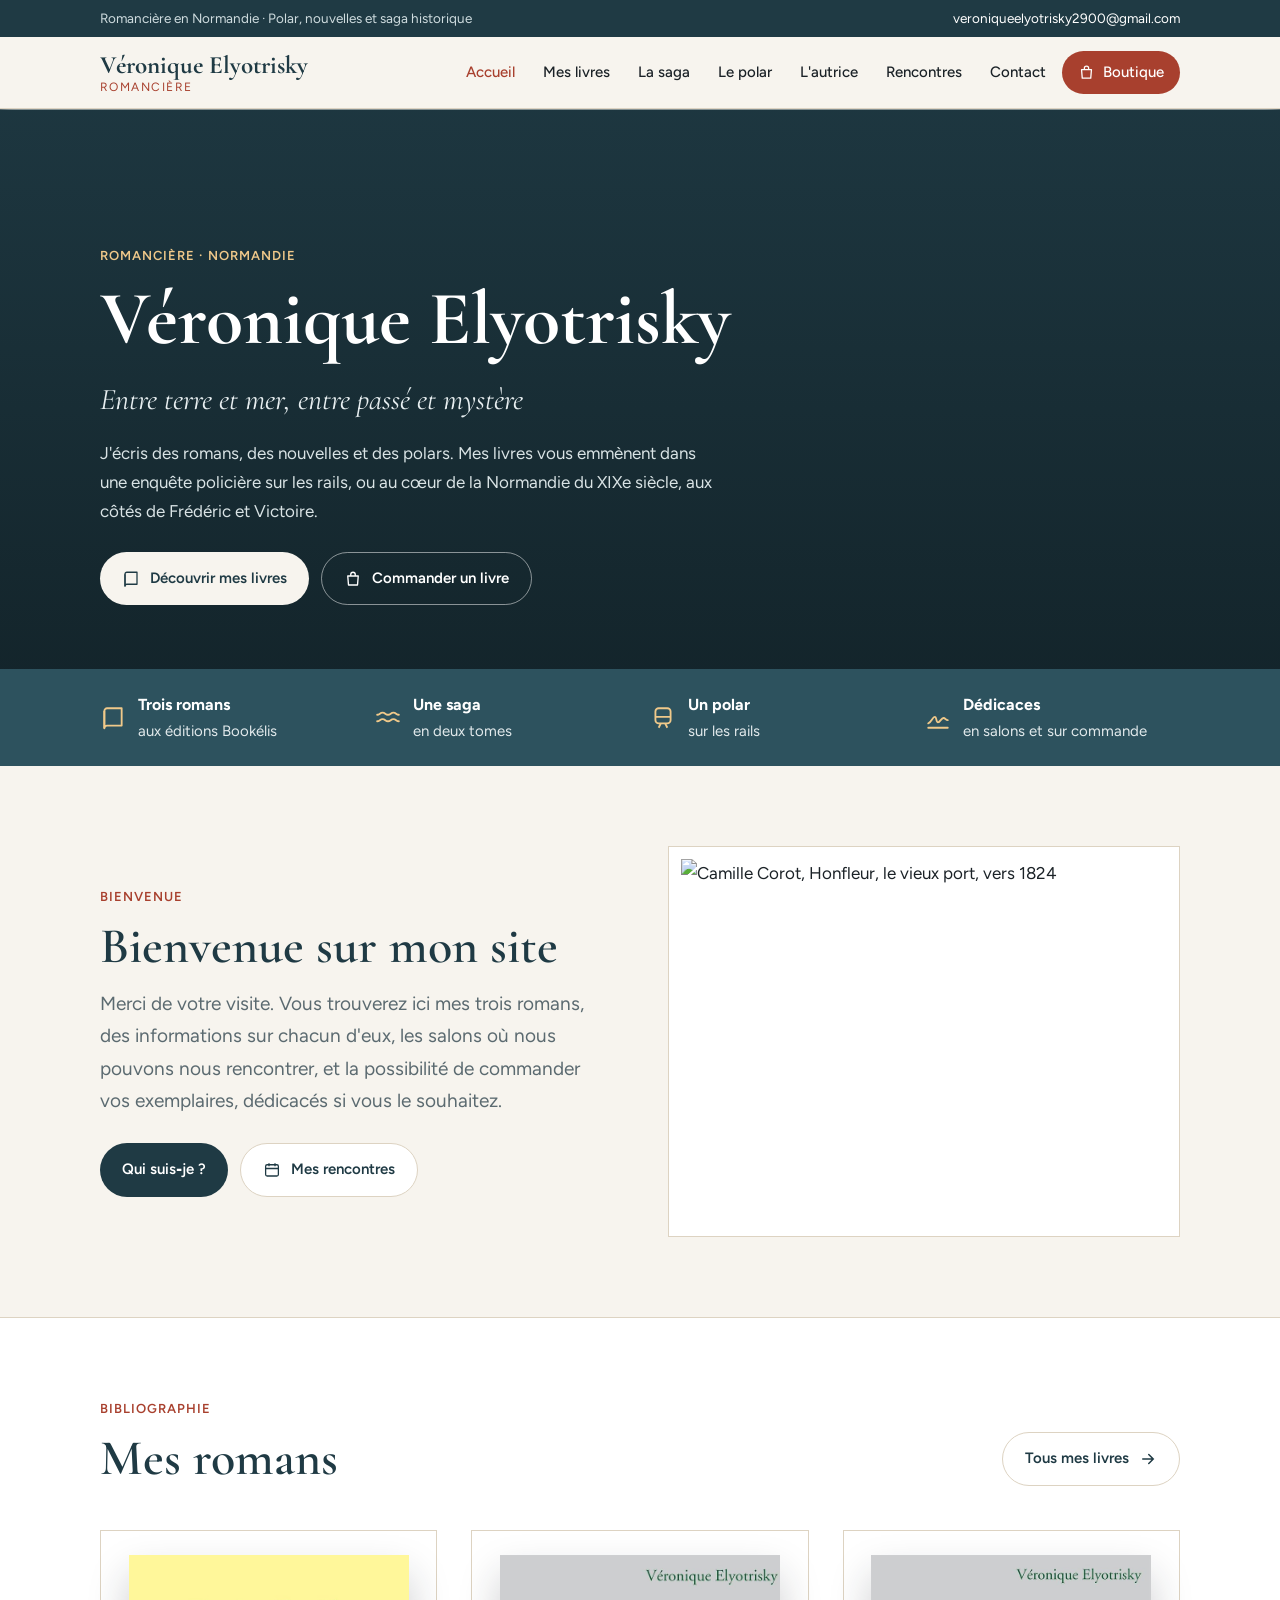
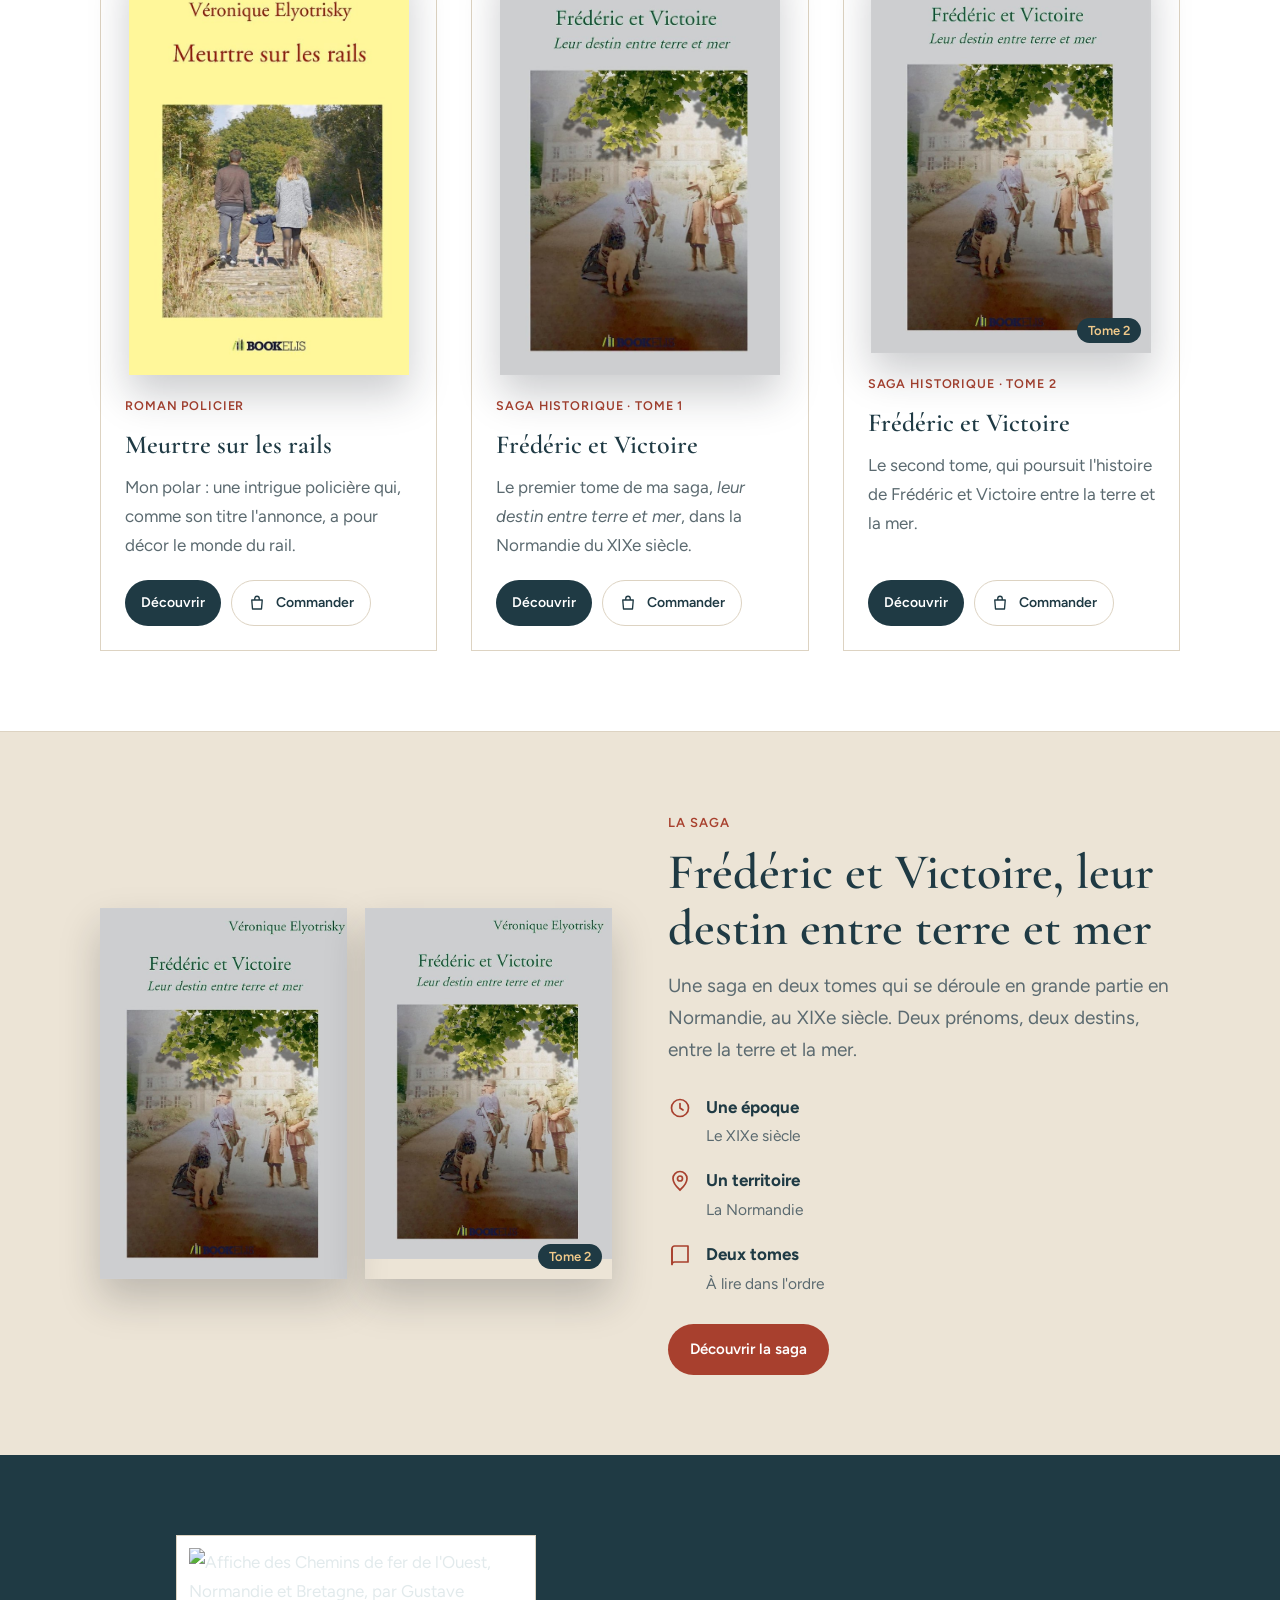
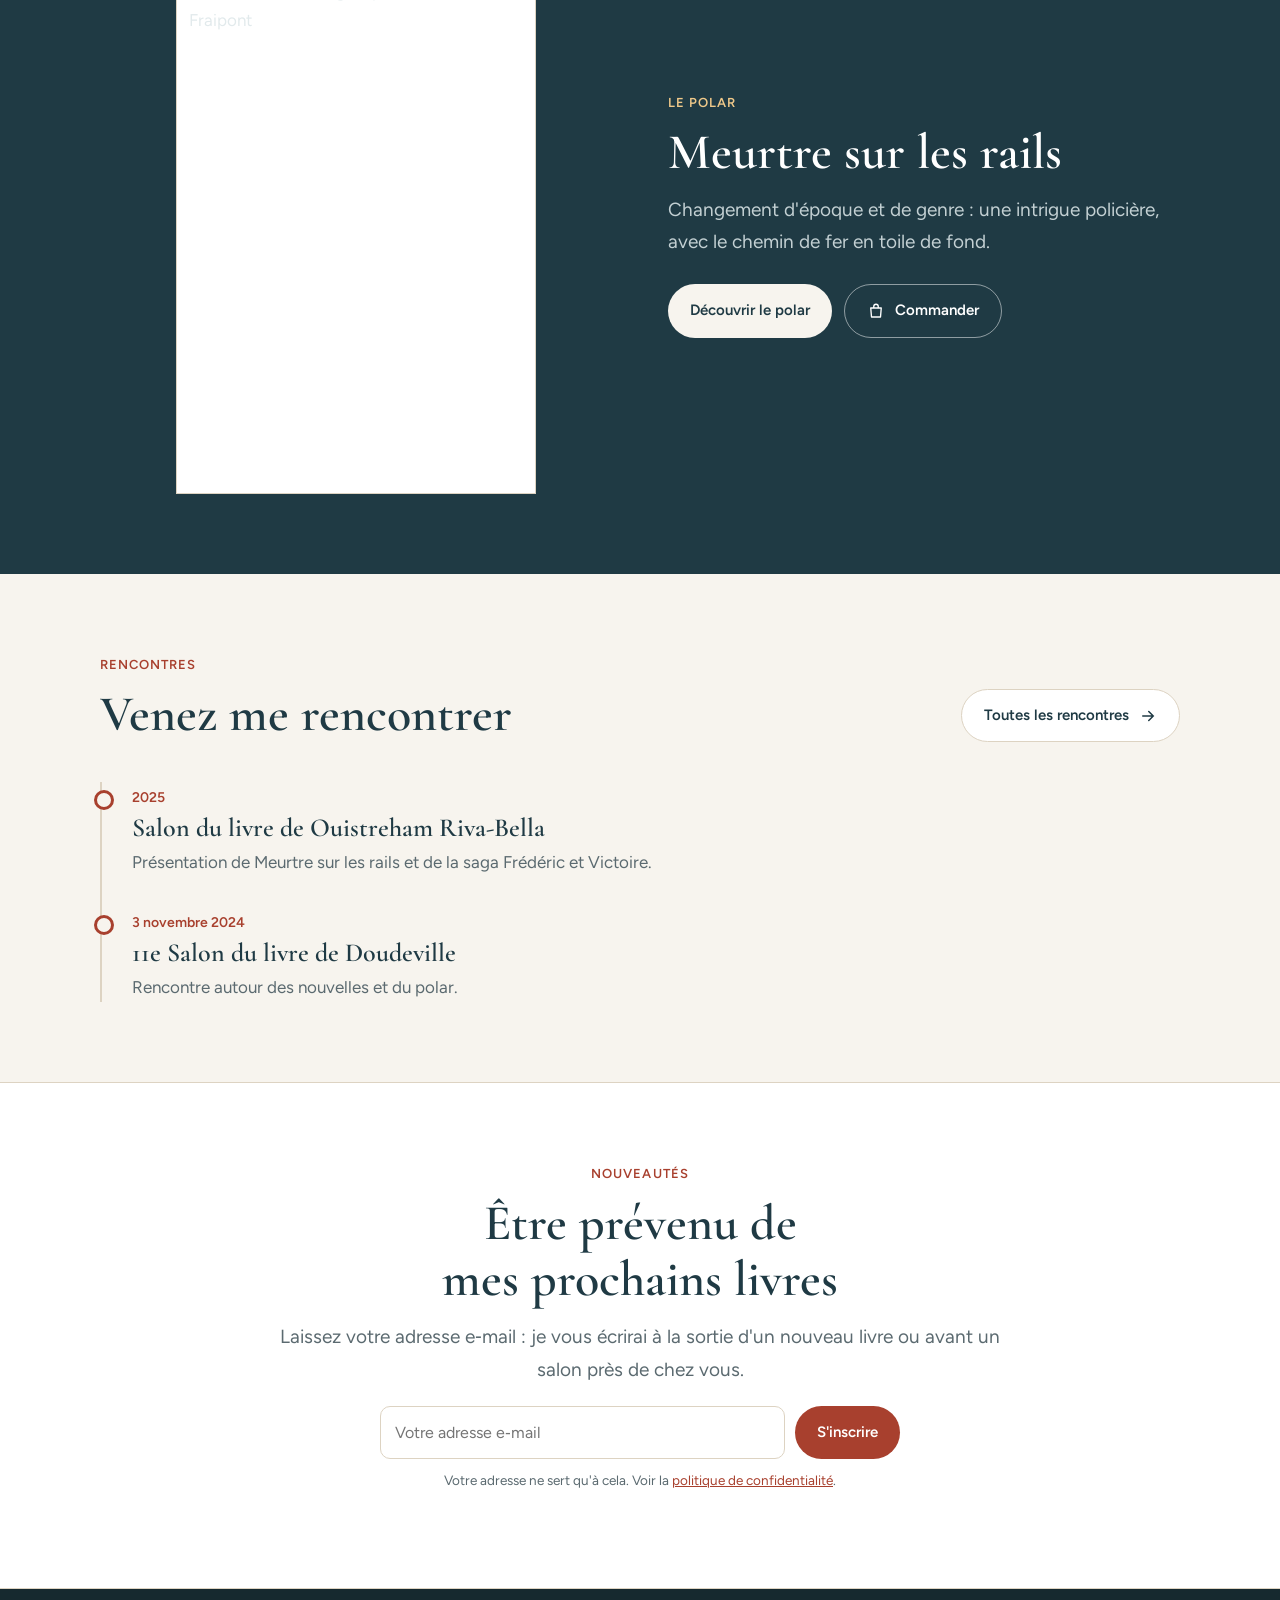
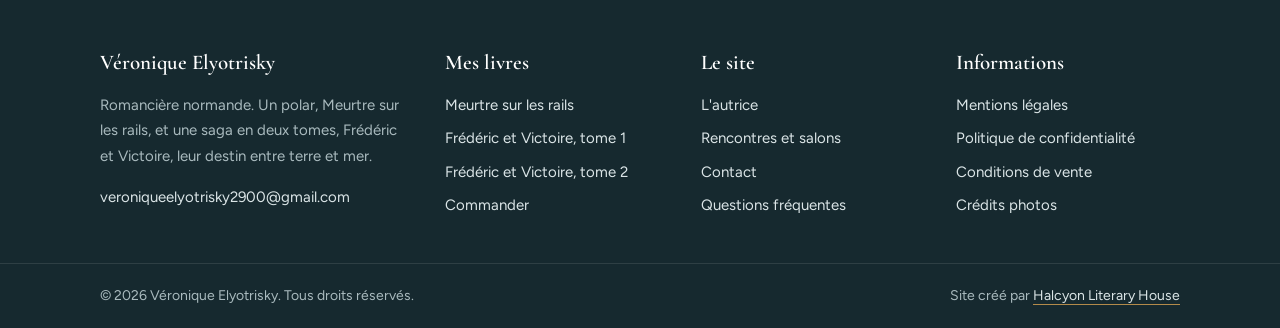
==== index.html @ 2b2def9a "Site de Véronique Elyotrisky Co-Authored-By: Claude Opus 5.5 <noreply@anthropic.com> Claude-Session:" ====
<!doctype html>
<html lang="fr">
<head>
<meta charset="utf-8">
<meta name="viewport" content="width=device-width, initial-scale=1, viewport-fit=cover">
<title>Véronique Elyotrisky · Romancière normande</title>
<meta name="description" content="Site officiel de Véronique Elyotrisky : Meurtre sur les rails, et la saga Frédéric et Victoire, leur destin entre terre et mer, dans la Normandie du XIXe siècle.">
<meta property="og:title" content="Véronique Elyotrisky · Romancière normande">
<meta property="og:description" content="Site officiel de Véronique Elyotrisky : Meurtre sur les rails, et la saga Frédéric et Victoire, leur destin entre terre et mer, dans la Normandie du XIXe siècle.">
<meta property="og:image" content="https://commons.wikimedia.org/wiki/Special:FilePath/L%27Aiguille_et_la_Porte_d%27Aval-Etretat-Normandie.jpg?width=2000">
<meta name="theme-color" content="#1f3a44"><meta name="robots" content="noindex, nofollow">
<link rel="icon" href="favicon.svg" type="image/svg+xml">
<link rel="icon" href="favicon.ico" sizes="48x48">
<link rel="apple-touch-icon" href="apple-touch-icon.png">
<link rel="preconnect" href="https://fonts.googleapis.com">
<link rel="preconnect" href="https://fonts.gstatic.com" crossorigin>
<link href="https://fonts.googleapis.com/css2?family=Cormorant+Garamond:ital,wght@0,500;0,600;0,700;1,500&family=Figtree:wght@400;500;600&display=swap" rel="stylesheet">
<link rel="stylesheet" href="style.css">
</head>
<body>
<svg width="0" height="0" style="position:absolute" aria-hidden="true">
<symbol id="i-mail" viewBox="0 0 24 24" fill="none" stroke="currentColor" stroke-width="1.7" stroke-linecap="round" stroke-linejoin="round"><rect x="3" y="5" width="18" height="14" rx="2"/><path d="m3 7 9 6 9-6"/></symbol>
<symbol id="i-book" viewBox="0 0 24 24" fill="none" stroke="currentColor" stroke-width="1.7" stroke-linejoin="round"><path d="M4 5.5A2.5 2.5 0 0 1 6.5 3H20v16H6.5A2.5 2.5 0 0 0 4 21.5z"/><path d="M4 5.5v16"/></symbol>
<symbol id="i-bag" viewBox="0 0 24 24" fill="none" stroke="currentColor" stroke-width="1.8" stroke-linejoin="round"><path d="M5 8h14l-1 12H6z"/><path d="M9 8V6a3 3 0 0 1 6 0v2"/></symbol>
<symbol id="i-pin" viewBox="0 0 24 24" fill="none" stroke="currentColor" stroke-width="1.7"><path d="M12 21s7-6.2 7-11.5A7 7 0 0 0 5 9.5C5 14.8 12 21 12 21z"/><circle cx="12" cy="9.5" r="2.5"/></symbol>
<symbol id="i-pen" viewBox="0 0 24 24" fill="none" stroke="currentColor" stroke-width="1.7" stroke-linecap="round" stroke-linejoin="round"><path d="M4 20l4-1 11-11-3-3L5 16z"/><path d="M14 6l3 3"/></symbol>
<symbol id="i-clock" viewBox="0 0 24 24" fill="none" stroke="currentColor" stroke-width="1.7"><circle cx="12" cy="12" r="8.5"/><path d="M12 7.5V12l3 2" stroke-linecap="round"/></symbol>
<symbol id="i-sign" viewBox="0 0 24 24" fill="none" stroke="currentColor" stroke-width="1.7" stroke-linecap="round" stroke-linejoin="round"><path d="M3 17c3-1 4-6 6-6s1 5 3 5 3-4 5-4 2 2 4 2"/><path d="M3 21h18"/></symbol>
<symbol id="i-cal" viewBox="0 0 24 24" fill="none" stroke="currentColor" stroke-width="1.7"><rect x="3.5" y="5" width="17" height="15" rx="2"/><path d="M3.5 10h17M8 3v4M16 3v4"/></symbol>
<symbol id="i-train" viewBox="0 0 24 24" fill="none" stroke="currentColor" stroke-width="1.7" stroke-linejoin="round"><rect x="5" y="3" width="14" height="14" rx="3"/><path d="M5 11h14M8 21l2-4M16 21l-2-4"/></symbol>
<symbol id="i-wave" viewBox="0 0 24 24" fill="none" stroke="currentColor" stroke-width="1.7" stroke-linecap="round"><path d="M2 9c2.5 0 2.5-2 5-2s2.5 2 5 2 2.5-2 5-2 2.5 2 5 2M2 15c2.5 0 2.5-2 5-2s2.5 2 5 2 2.5-2 5-2 2.5 2 5 2"/></symbol>
<symbol id="i-truck" viewBox="0 0 24 24" fill="none" stroke="currentColor" stroke-width="1.7" stroke-linejoin="round"><path d="M3 6h11v10H3zM14 10h4l3 3v3h-7"/><circle cx="7" cy="18" r="1.8"/><circle cx="17" cy="18" r="1.8"/></symbol>
<symbol id="i-shield" viewBox="0 0 24 24" fill="none" stroke="currentColor" stroke-width="1.7" stroke-linejoin="round"><path d="M12 3l8 3v6c0 4.5-3.4 8-8 9-4.6-1-8-4.5-8-9V6z"/></symbol>
<symbol id="i-menu" viewBox="0 0 24 24" fill="none" stroke="currentColor" stroke-width="2" stroke-linecap="round"><path d="M4 7h16M4 12h16M4 17h16"/></symbol>
<symbol id="i-arrow" viewBox="0 0 24 24" fill="none" stroke="currentColor" stroke-width="2" stroke-linecap="round"><path d="M5 12h14M13 6l6 6-6 6"/></symbol>
</svg>
<div class="topbar"><div class="wrap"><span>Romancière en Normandie · Polar, nouvelles et saga historique</span><a href="mailto:veroniqueelyotrisky2900@gmail.com">veroniqueelyotrisky2900@gmail.com</a></div></div>
<header class="site">
  <div class="wrap">
    <a class="brand" href="index.html"><b>Véronique Elyotrisky</b><small>Romancière</small></a>
    <button class="burger" type="button" aria-label="Ouvrir le menu" aria-expanded="false" aria-controls="menu"><svg><use href="#i-menu"/></svg></button>
    <ul class="menu" id="menu"><li><a href="index.html" aria-current="page">Accueil</a></li><li><a href="livres.html">Mes livres</a></li><li><a href="saga-frederic-et-victoire.html">La saga</a></li><li><a href="meurtre-sur-les-rails.html">Le polar</a></li><li><a href="a-propos.html">L'autrice</a></li><li><a href="rencontres.html">Rencontres</a></li><li><a href="contact.html">Contact</a></li><li class="shop"><a href="boutique.html"><svg><use href="#i-bag"/></svg>Boutique</a></li></ul>
  </div>
</header>

<main>

<section class="hero" style="background-image:url('https://commons.wikimedia.org/wiki/Special:FilePath/L%27Aiguille_et_la_Porte_d%27Aval-Etretat-Normandie.jpg?width=2000');padding:0">
  <div class="wrap">
    <div class="kicker">Romancière · Normandie</div>
    <h1>Véronique Elyotrisky</h1>
    <p class="sub">Entre terre et mer, entre passé et mystère</p>
    <p class="intro">J'écris des romans, des nouvelles et des polars. Mes livres vous emmènent dans une enquête policière sur les rails, ou au cœur de la Normandie du XIXe siècle, aux côtés de Frédéric et Victoire.</p>
    <div class="btns"><a class="btn light" href="livres.html"><svg><use href="#i-book"/></svg>Découvrir mes livres</a><a class="btn outline-light" href="boutique.html"><svg><use href="#i-bag"/></svg>Commander un livre</a></div>
  </div>
</section>
<div class="band"><div class="wrap">
  <div><svg><use href="#i-book"/></svg><span><b>Trois romans</b>aux éditions Bookélis</span></div>
  <div><svg><use href="#i-wave"/></svg><span><b>Une saga</b>en deux tomes</span></div>
  <div><svg><use href="#i-train"/></svg><span><b>Un polar</b>sur les rails</span></div>
  <div><svg><use href="#i-sign"/></svg><span><b>Dédicaces</b>en salons et sur commande</span></div>
</div></div>

<section>
  <div class="wrap split">
    <div>
      <div class="kicker">Bienvenue</div>
      <h2>Bienvenue sur mon site</h2>
      <p class="lead">Merci de votre visite. Vous trouverez ici mes trois romans, des informations sur chacun d'eux, les salons où nous pouvons nous rencontrer, et la possibilité de commander vos exemplaires, dédicacés si vous le souhaitez.</p>
      <div class="btns"><a class="btn sea" href="a-propos.html">Qui suis‑je ?</a><a class="btn ghost" href="rencontres.html"><svg><use href="#i-cal"/></svg>Mes rencontres</a></div>
    </div>
    <figure class="art"><img src="https://commons.wikimedia.org/wiki/Special:FilePath/Honfleur,_le_vieux_port_(Camille_Corot).jpg?width=1200" alt="Camille Corot, Honfleur, le vieux port, vers 1824" loading="lazy" width="1200" height="900"></figure>
  </div>
</section>

<section class="alt">
  <div class="wrap">
    <div class="head-row"><div><div class="kicker">Bibliographie</div><h2>Mes romans</h2></div><a class="btn ghost" href="livres.html">Tous mes livres <svg><use href="#i-arrow"/></svg></a></div>
    
<div class="grid3">
  <article class="bookcard">
    <img class="cover realcover" src="images/meurtre-sur-les-rails.jpg" alt="Couverture du roman Meurtre sur les rails" width="700" height="993" loading="lazy">
    <div class="genre">Roman policier</div>
    <h3>Meurtre sur les rails</h3>
    <p>Mon polar : une intrigue policière qui, comme son titre l'annonce, a pour décor le monde du rail.</p>
    <div class="actions"><a class="btn sea" href="meurtre-sur-les-rails.html">Découvrir</a><a class="btn ghost" href="boutique.html?livre=polar"><svg><use href="#i-bag"/></svg>Commander</a></div>
  </article>
  <article class="bookcard">
    <img class="cover realcover" src="images/frederic-et-victoire-tome-1.jpg" alt="Couverture du roman Frédéric et Victoire, leur destin entre terre et mer, tome 1" width="700" height="996" loading="lazy">
    <div class="genre">Saga historique · Tome 1</div>
    <h3>Frédéric et Victoire</h3>
    <p>Le premier tome de ma saga, <em>leur destin entre terre et mer</em>, dans la Normandie du XIXe siècle.</p>
    <div class="actions"><a class="btn sea" href="saga-frederic-et-victoire.html#tome-1">Découvrir</a><a class="btn ghost" href="boutique.html?livre=saga1"><svg><use href="#i-bag"/></svg>Commander</a></div>
  </article>
  <article class="bookcard">
    <div class="cover realwrap"><img class="realcover-in" src="images/frederic-et-victoire-tome-1.jpg" alt="Couverture du roman Frédéric et Victoire, leur destin entre terre et mer, tome 2" width="700" height="996" loading="lazy"><span class="tbadge">Tome 2</span></div>
    <div class="genre">Saga historique · Tome 2</div>
    <h3>Frédéric et Victoire</h3>
    <p>Le second tome, qui poursuit l'histoire de Frédéric et Victoire entre la terre et la mer.</p>
    <div class="actions"><a class="btn sea" href="saga-frederic-et-victoire.html#tome-2">Découvrir</a><a class="btn ghost" href="boutique.html?livre=saga2"><svg><use href="#i-bag"/></svg>Commander</a></div>
  </article>
</div>
  </div>
</section>

<section class="sand">
  <div class="wrap split rev">
    <div>
      <div class="kicker">La saga</div>
      <h2>Frédéric et Victoire, leur destin entre terre et mer</h2>
      <p class="lead">Une saga en deux tomes qui se déroule en grande partie en Normandie, au XIXe siècle. Deux prénoms, deux destins, entre la terre et la mer.</p>
      <ul class="feat">
        <li><svg><use href="#i-clock"/></svg><div><strong>Une époque</strong><span>Le XIXe siècle</span></div></li>
        <li><svg><use href="#i-pin"/></svg><div><strong>Un territoire</strong><span>La Normandie</span></div></li>
        <li><svg><use href="#i-book"/></svg><div><strong>Deux tomes</strong><span>À lire dans l'ordre</span></div></li>
      </ul>
      <div class="btns"><a class="btn rail" href="saga-frederic-et-victoire.html">Découvrir la saga</a></div>
    </div>
    <div style="display:flex;gap:18px;justify-content:center"><img class="cover realcover" src="images/frederic-et-victoire-tome-1.jpg" alt="Couverture du roman Frédéric et Victoire, leur destin entre terre et mer, tome 1" width="700" height="996" loading="lazy"><div class="cover realwrap"><img class="realcover-in" src="images/frederic-et-victoire-tome-1.jpg" alt="Couverture du roman Frédéric et Victoire, leur destin entre terre et mer, tome 2" width="700" height="996" loading="lazy"><span class="tbadge">Tome 2</span></div></div>
  </div>
</section>

<section class="dark">
  <div class="wrap split">
    <figure class="art" style="max-width:360px;justify-self:center"><img src="https://commons.wikimedia.org/wiki/Special:FilePath/Affiche_Ouest_Normandie_%26_Bretagne.jpg" alt="Affiche des Chemins de fer de l'Ouest, Normandie et Bretagne, par Gustave Fraipont" loading="lazy" width="465" height="742"></figure>
    <div>
      <div class="kicker" style="color:#f0c98a">Le polar</div>
      <h2>Meurtre sur les rails</h2>
      <p class="lead">Changement d'époque et de genre : une intrigue policière, avec le chemin de fer en toile de fond.</p>
      <div class="btns"><a class="btn light" href="meurtre-sur-les-rails.html">Découvrir le polar</a><a class="btn outline-light" href="boutique.html?livre=polar"><svg><use href="#i-bag"/></svg>Commander</a></div>
    </div>
  </div>
</section>

<section>
  <div class="wrap">
    <div class="head-row"><div><div class="kicker">Rencontres</div><h2>Venez me rencontrer</h2></div><a class="btn ghost" href="rencontres.html">Toutes les rencontres <svg><use href="#i-arrow"/></svg></a></div>
    <ul class="timeline">
      <li><time datetime="2025">2025</time><h3>Salon du livre de Ouistreham Riva‑Bella</h3><p>Présentation de Meurtre sur les rails et de la saga Frédéric et Victoire.</p></li>
      <li><time datetime="2024-11-03">3 novembre 2024</time><h3>11e Salon du livre de Doudeville</h3><p>Rencontre autour des nouvelles et du polar.</p></li>
    </ul>
  </div>
</section>

<section class="alt">
  <div class="wrap narrow" style="text-align:center">
    <div class="kicker">Nouveautés</div>
    <h2>Être prévenu de mes prochains livres</h2>
    <p class="lead" style="margin-inline:auto">Laissez votre adresse e‑mail : je vous écrirai à la sortie d'un nouveau livre ou avant un salon près de chez vous.</p>
    <form data-form="nouveautes" data-subject="Inscription aux nouveautés" data-ok="Merci ! Votre inscription est bien enregistrée." style="margin:0 auto;max-width:520px">
      <input type="hidden" name="formulaire" value="nouveautes"><input class="hp" name="site_web" tabindex="-1" autocomplete="off" aria-hidden="true">
      <div class="news"><label for="nl" class="hp">Votre e‑mail</label><input id="nl" type="email" name="email" placeholder="Votre adresse e‑mail" required><button class="btn rail" type="submit">S'inscrire</button></div>
      <p style="font-size:13.5px;color:var(--muted);margin-top:10px">Votre adresse ne sert qu'à cela. Voir la <a href="confidentialite.html">politique de confidentialité</a>.</p>
      <div class="form-msg" hidden></div>
    </form>
  </div>
</section>

</main>
<footer class="site">
  <div class="wrap cols">
    <div>
      <h4>Véronique Elyotrisky</h4>
      <p>Romancière normande. Un polar, Meurtre sur les rails, et une saga en deux tomes, Frédéric et Victoire, leur destin entre terre et mer.</p>
      <p><a href="mailto:veroniqueelyotrisky2900@gmail.com">veroniqueelyotrisky2900@gmail.com</a></p>
    </div>
    <div><h4>Mes livres</h4><ul>
      <li><a href="meurtre-sur-les-rails.html">Meurtre sur les rails</a></li>
      <li><a href="saga-frederic-et-victoire.html#tome-1">Frédéric et Victoire, tome 1</a></li>
      <li><a href="saga-frederic-et-victoire.html#tome-2">Frédéric et Victoire, tome 2</a></li>
      <li><a href="boutique.html">Commander</a></li></ul></div>
    <div><h4>Le site</h4><ul>
      <li><a href="a-propos.html">L'autrice</a></li>
      <li><a href="rencontres.html">Rencontres et salons</a></li>
      <li><a href="contact.html">Contact</a></li>
      <li><a href="contact.html#questions">Questions fréquentes</a></li></ul></div>
    <div><h4>Informations</h4><ul>
      <li><a href="mentions-legales.html">Mentions légales</a></li>
      <li><a href="confidentialite.html">Politique de confidentialité</a></li>
      <li><a href="conditions-de-vente.html">Conditions de vente</a></li>
      <li><a href="mentions-legales.html#credits">Crédits photos</a></li></ul></div>
  </div>
  <div class="legal"><div class="wrap"><span>© <span data-year>2026</span> Véronique Elyotrisky. Tous droits réservés.</span><span>Site créé par <a href="https://halcyonliterary.com" target="_blank" rel="noopener">Halcyon Literary House</a></span></div></div>
</footer>
<script src="site.js"></script>
</body>
</html>
---- style.css ----
:root{
  --sea:#1f3a44; --sea-2:#2d525e; --foam:#f7f4ee; --paper:#fff; --sand:#ece4d6;
  --ink:#1b2227; --muted:#5b6a70; --rail:#a8402e; --brass:#b38a4a; --line:#ddd3c2;
  color-scheme:light;
}
*{box-sizing:border-box}
html{scroll-behavior:smooth}
body{margin:0;background:var(--foam);color:var(--ink);font:400 17px/1.7 "Figtree",system-ui,-apple-system,"Segoe UI",sans-serif}
img{max-width:100%;display:block}
a{color:var(--rail)}
a:focus-visible,button:focus-visible,input:focus-visible,textarea:focus-visible,select:focus-visible{outline:2px solid var(--rail);outline-offset:3px}
.wrap{max-width:1120px;margin:0 auto;padding-left:max(20px,env(safe-area-inset-left));padding-right:max(20px,env(safe-area-inset-right))}
.narrow{max-width:760px}
h1,h2,h3{font-family:"Cormorant Garamond",Georgia,serif;font-weight:600;line-height:1.12;text-wrap:balance;margin:0;color:var(--sea)}
h1{font-size:clamp(42px,6.4vw,76px);font-weight:700}
h2{font-size:clamp(32px,4.4vw,50px)}
h3{font-size:28px}
.kicker{font-size:13px;letter-spacing:.08em;text-transform:uppercase;color:var(--rail);font-weight:600;margin-bottom:10px}
.lead{font-size:19px;color:var(--muted);max-width:40em;margin:14px 0 0}
p{margin:0 0 16px}
.prose p{max-width:40em}
.prose h2{margin:44px 0 14px;font-size:34px}
.prose h3{margin:28px 0 8px;font-size:24px}
.prose ul{padding-left:20px;max-width:40em}
.prose li{margin-bottom:6px}

/* top bar + nav */
.topbar{background:var(--sea);color:#cfdcdf;font-size:13.5px}
.topbar .wrap{display:flex;justify-content:space-between;gap:12px;padding-block:7px;flex-wrap:wrap}
.topbar a{color:#fff;text-decoration:none}
header.site{position:sticky;top:0;z-index:20;background:rgba(247,244,238,.96);backdrop-filter:blur(8px);border-bottom:1px solid var(--line)}
header.site .wrap{display:flex;align-items:center;justify-content:space-between;gap:16px;padding-block:14px}
.brand{text-decoration:none;display:flex;flex-direction:column;line-height:1.05}
.brand b{font-family:"Cormorant Garamond",serif;font-size:25px;color:var(--sea)}
.brand small{font-size:12px;letter-spacing:.12em;text-transform:uppercase;color:var(--rail);margin-top:3px}
.menu{display:flex;align-items:center;gap:4px;list-style:none;margin:0;padding:0}
.menu a{display:block;padding:8px 12px;border-radius:999px;color:var(--ink);text-decoration:none;font-size:15px;font-weight:500}
.menu a:hover{background:var(--sand)}
.menu a[aria-current="page"]{color:var(--rail)}
.menu .shop a{background:var(--rail);color:#fff;display:flex;align-items:center;gap:8px;padding:9px 16px}
.menu .shop a:hover{background:#8f3526}
.menu svg{width:17px;height:17px}
.burger{display:none;background:none;border:1px solid var(--line);border-radius:10px;padding:8px 10px;cursor:pointer;color:var(--sea)}
.burger svg{width:22px;height:22px;display:block}
@media(max-width:940px){
  .burger{display:block}
  .menu{display:none;position:absolute;left:0;right:0;top:100%;background:var(--foam);flex-direction:column;align-items:stretch;padding:10px max(20px,env(safe-area-inset-left)) 18px;border-bottom:1px solid var(--line);box-shadow:0 18px 30px rgba(0,0,0,.08)}
  .menu.open{display:flex}
  .menu a{padding:12px 14px;border-radius:10px}
  .menu .shop a{justify-content:center;margin-top:6px}
}

/* breadcrumbs + page head */
.crumbs{font-size:14px;color:var(--muted);padding-top:22px}
.crumbs a{color:var(--muted)}
.pagehead{padding-block:24px 50px}

/* buttons */
.btns{display:flex;flex-wrap:wrap;gap:12px;margin-top:26px}
.btn{display:inline-flex;align-items:center;gap:10px;padding:13px 22px;border-radius:999px;text-decoration:none;font-weight:600;font-size:15px;border:0;cursor:pointer;font-family:inherit}
.btn svg{width:18px;height:18px}
.btn.rail{background:var(--rail);color:#fff}
.btn.rail:hover{background:#8f3526}
.btn.sea{background:var(--sea);color:#fff}
.btn.ghost{border:1px solid var(--line);color:var(--sea);background:var(--paper)}
.btn.light{background:var(--foam);color:var(--sea)}
.btn.outline-light{border:1px solid rgba(255,255,255,.5);color:#fff}

/* hero with photo */
.hero{position:relative;color:#fff;min-height:560px;display:flex;align-items:flex-end;background:var(--sea) center/cover no-repeat}
.hero::before{content:"";position:absolute;inset:0;background:linear-gradient(180deg,rgba(18,34,40,.15) 0%,rgba(18,34,40,.55) 55%,rgba(18,34,40,.88) 100%)}
.hero .wrap{position:relative;padding-block:120px 64px;width:100%}
.hero h1{color:#fff}
.hero .kicker{color:#f0c98a}
.hero p.sub{font-family:"Cormorant Garamond",serif;font-style:italic;font-size:clamp(22px,2.6vw,30px);margin:12px 0 0;color:#e7eef0}
.hero p.intro{max-width:36em;color:#d9e3e5;margin-top:14px}
.photo-credit{position:absolute;right:12px;bottom:8px;font-size:11px;color:rgba(255,255,255,.75);z-index:1}
.photo-credit a{color:inherit}

.band{background:var(--sea-2);color:#e2eaec}
.band .wrap{display:grid;grid-template-columns:repeat(4,minmax(0,1fr));gap:20px;padding-block:22px}
.band div{display:flex;gap:12px;align-items:center;font-size:15px}
.band svg{flex:none;width:26px;height:26px;color:#f0c98a}
.band b{display:block;color:#fff;font-size:16px}
@media(max-width:860px){.band .wrap{grid-template-columns:repeat(2,minmax(0,1fr))}}
@media(max-width:480px){.band .wrap{grid-template-columns:minmax(0,1fr)}}

section{padding-block:80px}
section.alt{background:var(--paper);border-block:1px solid var(--line)}
section.sand{background:var(--sand)}
section.dark{background:var(--sea);color:#e2eaec}
section.dark h2,section.dark h3{color:#fff}
section.dark .lead{color:#c3d0d3}
.head-row{display:flex;justify-content:space-between;align-items:flex-end;gap:20px;flex-wrap:wrap}

/* split */
.split{display:grid;grid-template-columns:minmax(0,1fr) minmax(0,1fr);gap:56px;align-items:center}
.split.rev>:first-child{order:2}
@media(max-width:880px){.split{grid-template-columns:minmax(0,1fr)}.split.rev>:first-child{order:0}}
figure.art{margin:0;background:var(--paper);border:1px solid var(--line);padding:12px}
figure.art img{width:100%;height:auto}
figure.art figcaption{font-size:13px;color:var(--muted);padding:10px 4px 2px}
figure.art figcaption a{color:var(--muted)}

/* covers (typographic) */
.cover{aspect-ratio:2/3;width:100%;max-width:280px;position:relative;display:flex;flex-direction:column;justify-content:space-between;padding:26px 20px 22px;text-align:center;box-shadow:0 20px 38px rgba(27,34,39,.22);overflow:hidden}
.cover::after{content:"";position:absolute;inset:9px;border:1px solid currentColor;opacity:.35;pointer-events:none}
.cover .au{font-size:10.5px;letter-spacing:.2em;text-transform:uppercase;opacity:.8}
.cover .ti{font-family:"Cormorant Garamond",serif;font-weight:700;font-size:clamp(28px,3vw,36px);line-height:1.02}
.cover .ti i{display:block;font-weight:500;font-size:.62em;margin:4px 0}
.cover .st{font-size:10.5px;letter-spacing:.12em;text-transform:uppercase;opacity:.85;line-height:1.5}
.cover .tm{font-family:"Cormorant Garamond",serif;font-size:22px;font-weight:600}
.cover .ed{font-size:10px;letter-spacing:.18em;text-transform:uppercase;opacity:.65}
.cover.polar{background:#16191c;color:#f3ede3}
.cover.polar .ti i{color:#e07a64}
.cover.saga1{background:#ece4d6;color:#1f3a44}
.cover.saga1 .ti i{color:#a8402e}
.cover.saga2{background:#1f3a44;color:#f7f4ee}
.cover.saga2 .ti i,.cover.saga2 .tm{color:#f0c98a}
.cover .rule{width:46px;height:2px;background:currentColor;opacity:.5;margin:0 auto}

/* book grid */
.grid3{display:grid;grid-template-columns:repeat(3,minmax(0,1fr));gap:34px;margin-top:44px}
@media(max-width:900px){.grid3{grid-template-columns:repeat(2,minmax(0,1fr))}}
@media(max-width:600px){.grid3{grid-template-columns:minmax(0,1fr)}}
.bookcard{display:flex;flex-direction:column;gap:14px;background:var(--paper);border:1px solid var(--line);padding:24px}
.bookcard .cover{margin:0 auto 6px}
.bookcard .genre{font-size:12.5px;font-weight:600;color:var(--rail);letter-spacing:.07em;text-transform:uppercase}
.bookcard h3{font-size:26px}
.bookcard p{color:var(--muted);margin:0;flex:1}
.bookcard .actions{display:flex;flex-wrap:wrap;gap:10px;margin-top:6px}
.bookcard .actions .btn{padding:10px 16px;font-size:14px}
.chips{display:flex;flex-wrap:wrap;gap:8px}
.chip{font-size:13px;padding:3px 11px;border:1px solid var(--line);border-radius:999px;color:var(--muted);background:var(--foam)}

/* book detail */
.detail{display:grid;grid-template-columns:300px minmax(0,1fr);gap:56px;align-items:start}
@media(max-width:820px){.detail{grid-template-columns:minmax(0,1fr)}.detail .cover{margin:0 auto}}
.spec{width:100%;border-collapse:collapse;margin:26px 0;font-size:15.5px}
.spec th,.spec td{text-align:left;padding:11px 0;border-bottom:1px solid var(--line);vertical-align:top}
.spec th{width:40%;color:var(--muted);font-weight:500}

/* features list */
.feat{list-style:none;margin:26px 0 0;padding:0;display:grid;gap:16px}
.feat li{display:flex;gap:14px}
.feat svg{flex:none;width:24px;height:24px;color:var(--rail);margin-top:3px}
.feat strong{display:block;color:var(--sea)}
.feat span{color:var(--muted);font-size:15.5px}
section.dark .feat strong{color:#fff}
section.dark .feat span{color:#c3d0d3}
section.dark .feat svg{color:#f0c98a}

/* timeline */
.timeline{list-style:none;margin:40px 0 0;padding:0;border-left:2px solid var(--line);display:grid;gap:30px}
.timeline li{position:relative;padding-left:30px}
.timeline li::before{content:"";position:absolute;left:-8px;top:8px;width:14px;height:14px;border-radius:50%;background:var(--foam);border:3px solid var(--rail)}
.timeline time{font-size:14px;font-weight:600;color:var(--rail)}
.timeline h3{font-size:26px;margin:2px 0 6px}
.timeline p{margin:0;color:var(--muted)}

/* quote */
.quote{font-family:"Cormorant Garamond",serif;font-size:clamp(24px,3vw,32px);line-height:1.35;color:var(--sea);max-width:30em;margin:0 auto;text-align:center}
.quote cite{display:block;font-family:"Figtree",sans-serif;font-style:normal;font-size:14px;color:var(--rail);margin-top:16px;letter-spacing:.06em;text-transform:uppercase}

/* shop */
.product{display:grid;grid-template-columns:150px minmax(0,1fr) auto;gap:24px;align-items:center;background:var(--paper);border:1px solid var(--line);padding:20px}
.product .cover{max-width:150px;padding:16px 12px}
.product .cover .ti{font-size:21px}
.product .cover .au,.product .cover .st,.product .cover .ed{font-size:7.5px}
.product .cover .tm{font-size:15px}
.product h3{font-size:25px}
.product p{margin:4px 0 0;color:var(--muted);font-size:15.5px}
.qty{display:flex;align-items:center;gap:8px}
.qty button{width:38px;height:38px;border-radius:50%;border:1px solid var(--line);background:var(--foam);font-size:20px;cursor:pointer;color:var(--sea)}
.qty output{min-width:26px;text-align:center;font-weight:600;font-size:18px}
@media(max-width:700px){.product{grid-template-columns:100px minmax(0,1fr)}.product .cover{max-width:100px;padding:10px 8px}.product .cover .ti{font-size:15px}.product .qty{grid-column:1/-1;justify-content:flex-end}}
.products{display:grid;gap:16px;margin-top:30px}
.cart{position:sticky;top:96px;background:var(--paper);border:1px solid var(--line);padding:26px}
.cart h3{font-size:26px;margin-bottom:10px}
.cart ul{list-style:none;margin:0 0 14px;padding:0;font-size:15.5px}
.cart li{display:flex;justify-content:space-between;gap:10px;padding:8px 0;border-bottom:1px dashed var(--line)}
.cart .empty{color:var(--muted);font-size:15px}
.shop-grid{display:grid;grid-template-columns:minmax(0,1.5fr) minmax(0,1fr);gap:36px;align-items:start}
@media(max-width:900px){.shop-grid{grid-template-columns:minmax(0,1fr)}.cart{position:static}}
.steps{display:grid;grid-template-columns:repeat(3,minmax(0,1fr));gap:20px;margin-top:36px}
.steps div{background:var(--paper);border:1px solid var(--line);padding:22px}
.steps b{display:flex;align-items:center;justify-content:center;width:34px;height:34px;border-radius:50%;background:var(--sea);color:#fff;font-size:15px;margin-bottom:10px}
.steps strong{display:block;color:var(--sea);font-size:17px;margin-bottom:4px}
.steps span{color:var(--muted);font-size:15px}
@media(max-width:760px){.steps{grid-template-columns:minmax(0,1fr)}}

/* forms */
form .row{display:grid;grid-template-columns:minmax(0,1fr) minmax(0,1fr);gap:14px}
@media(max-width:600px){form .row{grid-template-columns:minmax(0,1fr)}}
label{display:block;font-size:14px;font-weight:600;color:var(--sea);margin:14px 0 6px}
input,textarea,select{width:100%;font:inherit;font-size:16px;padding:12px 14px;border:1px solid var(--line);border-radius:10px;background:var(--paper);color:var(--ink)}
textarea{min-height:140px;resize:vertical}
.check{display:flex;gap:10px;align-items:flex-start;font-weight:400;color:var(--muted);font-size:14.5px;margin-top:16px}
.check input{width:auto;margin-top:5px}
.hp{position:absolute;left:-9999px}
.form-msg{margin-top:16px;padding:14px 16px;border-radius:10px;font-size:15px}
.form-msg.ok{background:#e4efe6;color:#24502e}
.form-msg.err{background:#f6e1dc;color:#7a2a1c}
.card-box{background:var(--paper);border:1px solid var(--line);padding:30px}

/* contact cards */
.cards{display:grid;grid-template-columns:repeat(auto-fit,minmax(240px,1fr));gap:18px}
.ccard{background:var(--paper);border:1px solid var(--line);padding:24px;display:flex;flex-direction:column;gap:8px}
.ccard .ic{width:46px;height:46px;border-radius:50%;background:var(--sea);color:#fff;display:flex;align-items:center;justify-content:center}
.ccard .ic svg{width:22px;height:22px}
.ccard strong{font-size:18px;color:var(--sea)}
.ccard p{margin:0;color:var(--muted);font-size:15px}
.ccard a{word-break:break-all;font-weight:600}
.copy{border:1px solid var(--line);background:var(--foam);color:var(--sea);border-radius:999px;padding:4px 12px;font:500 13px "Figtree",sans-serif;cursor:pointer;align-self:flex-start}

/* faq */
details{background:var(--paper);border:1px solid var(--line);padding:18px 22px;margin-bottom:12px}
summary{cursor:pointer;font-weight:600;color:var(--sea);font-size:17px}
details p{margin:12px 0 0;color:var(--muted)}

/* newsletter */
.news{display:flex;gap:10px;flex-wrap:wrap;margin-top:20px;max-width:520px}
.news input{flex:1 1 240px}

/* footer */
footer.site{background:#16292f;color:#a9babe;font-size:15px}
footer.site .cols{display:grid;grid-template-columns:1.4fr 1fr 1fr 1fr;gap:32px;padding-block:56px 36px}
@media(max-width:860px){footer.site .cols{grid-template-columns:repeat(2,minmax(0,1fr))}}
@media(max-width:480px){footer.site .cols{grid-template-columns:minmax(0,1fr)}}
footer.site h4{font-family:"Cormorant Garamond",serif;color:#fff;font-size:21px;margin:0 0 12px;font-weight:600}
footer.site ul{list-style:none;margin:0;padding:0;display:grid;gap:8px}
footer.site a{color:#dbe5e7;text-decoration:none}
footer.site a:hover{color:#fff;text-decoration:underline}
footer.site .legal{border-top:1px solid rgba(255,255,255,.1)}
footer.site .legal .wrap{display:flex;flex-wrap:wrap;justify-content:space-between;gap:12px;padding-block:20px;font-size:14px}
footer.site .legal a{border-bottom:1px solid var(--brass)}
@media (prefers-reduced-motion:reduce){*{scroll-behavior:auto!important}}

.cover.realcover{padding:0;height:auto;object-fit:cover;background:#ddd}
.cover.realcover::after{display:none}
.cover.realwrap{padding:0;height:auto;aspect-ratio:auto}
.cover.realwrap::after{display:none}
.realcover-in{width:100%;height:auto;display:block}
.tbadge{position:absolute;right:10px;bottom:10px;background:#1f3a44;color:#f0c98a;font:600 13px 'Figtree',sans-serif;padding:5px 11px;border-radius:999px}
.product .tbadge{font-size:10px;padding:3px 7px;right:5px;bottom:5px}

@media(max-width:600px){.topbar .wrap>span{display:none}.topbar .wrap{justify-content:center}}
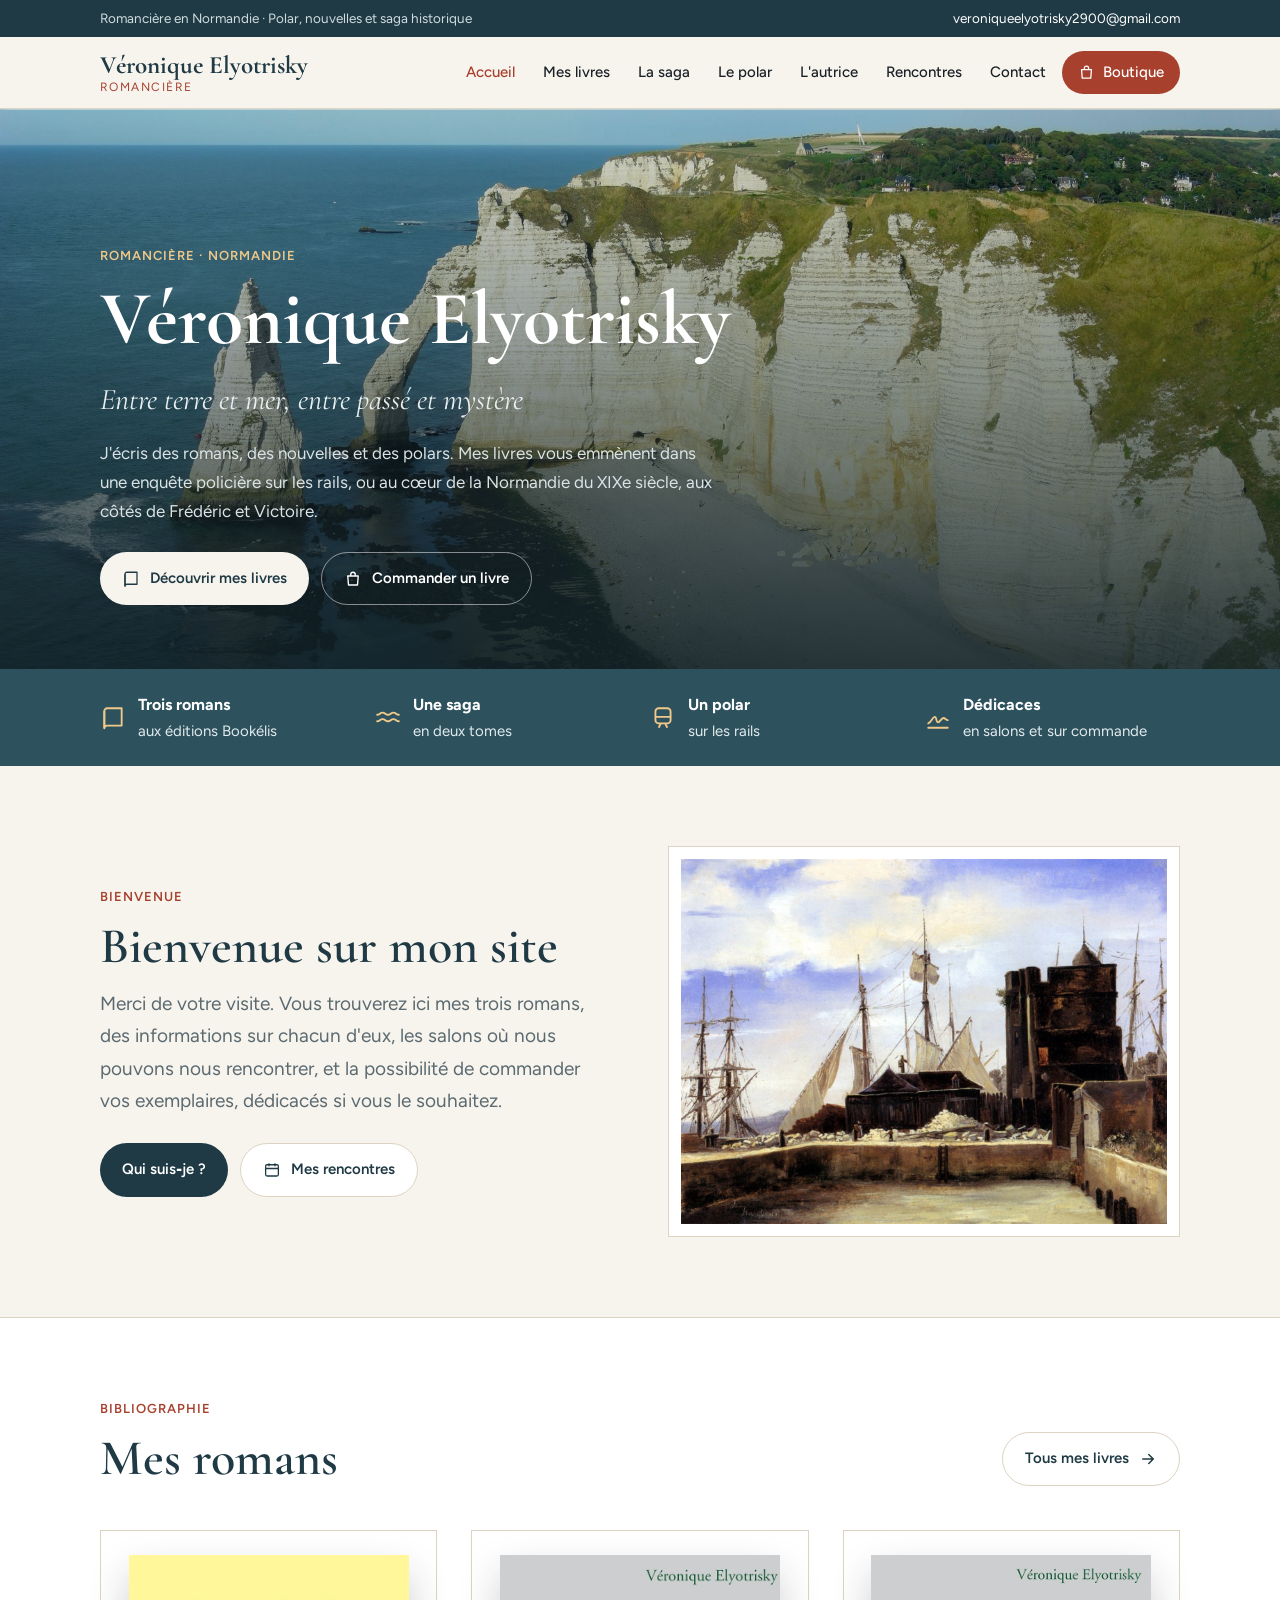
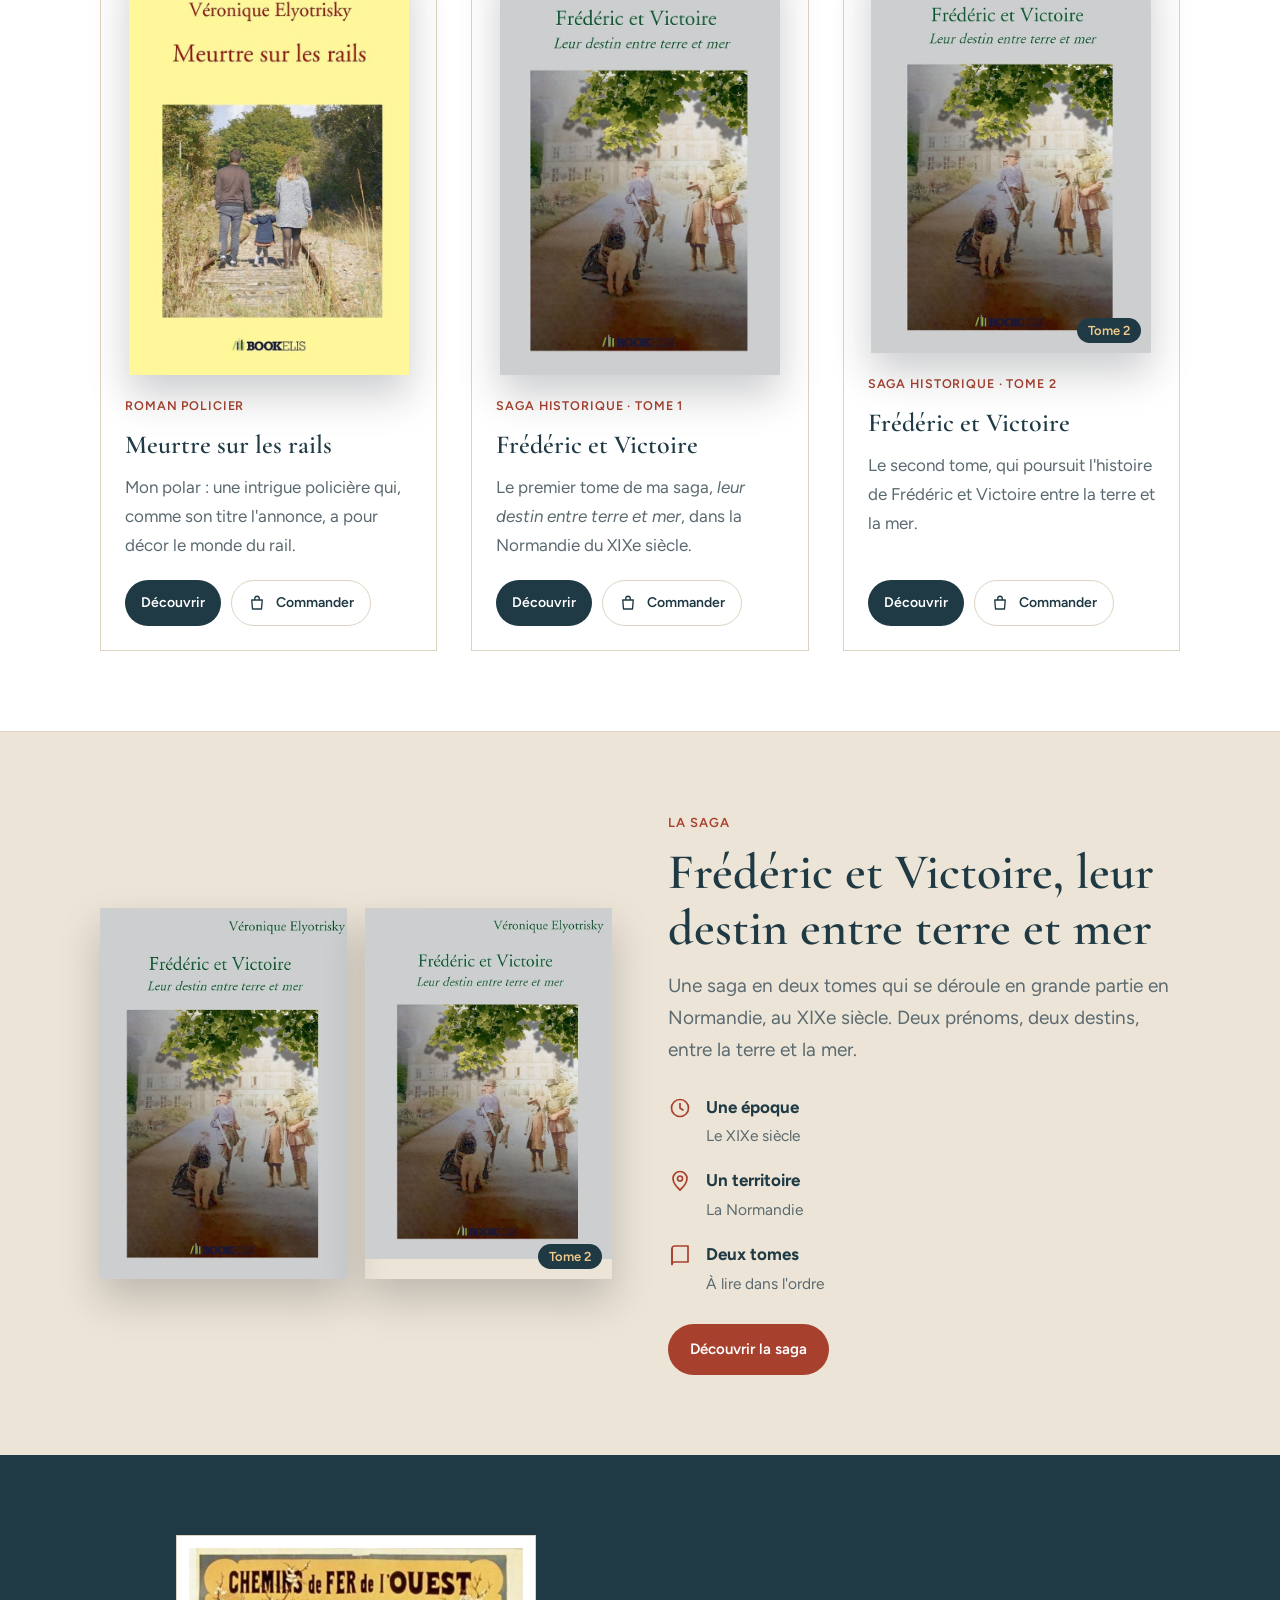
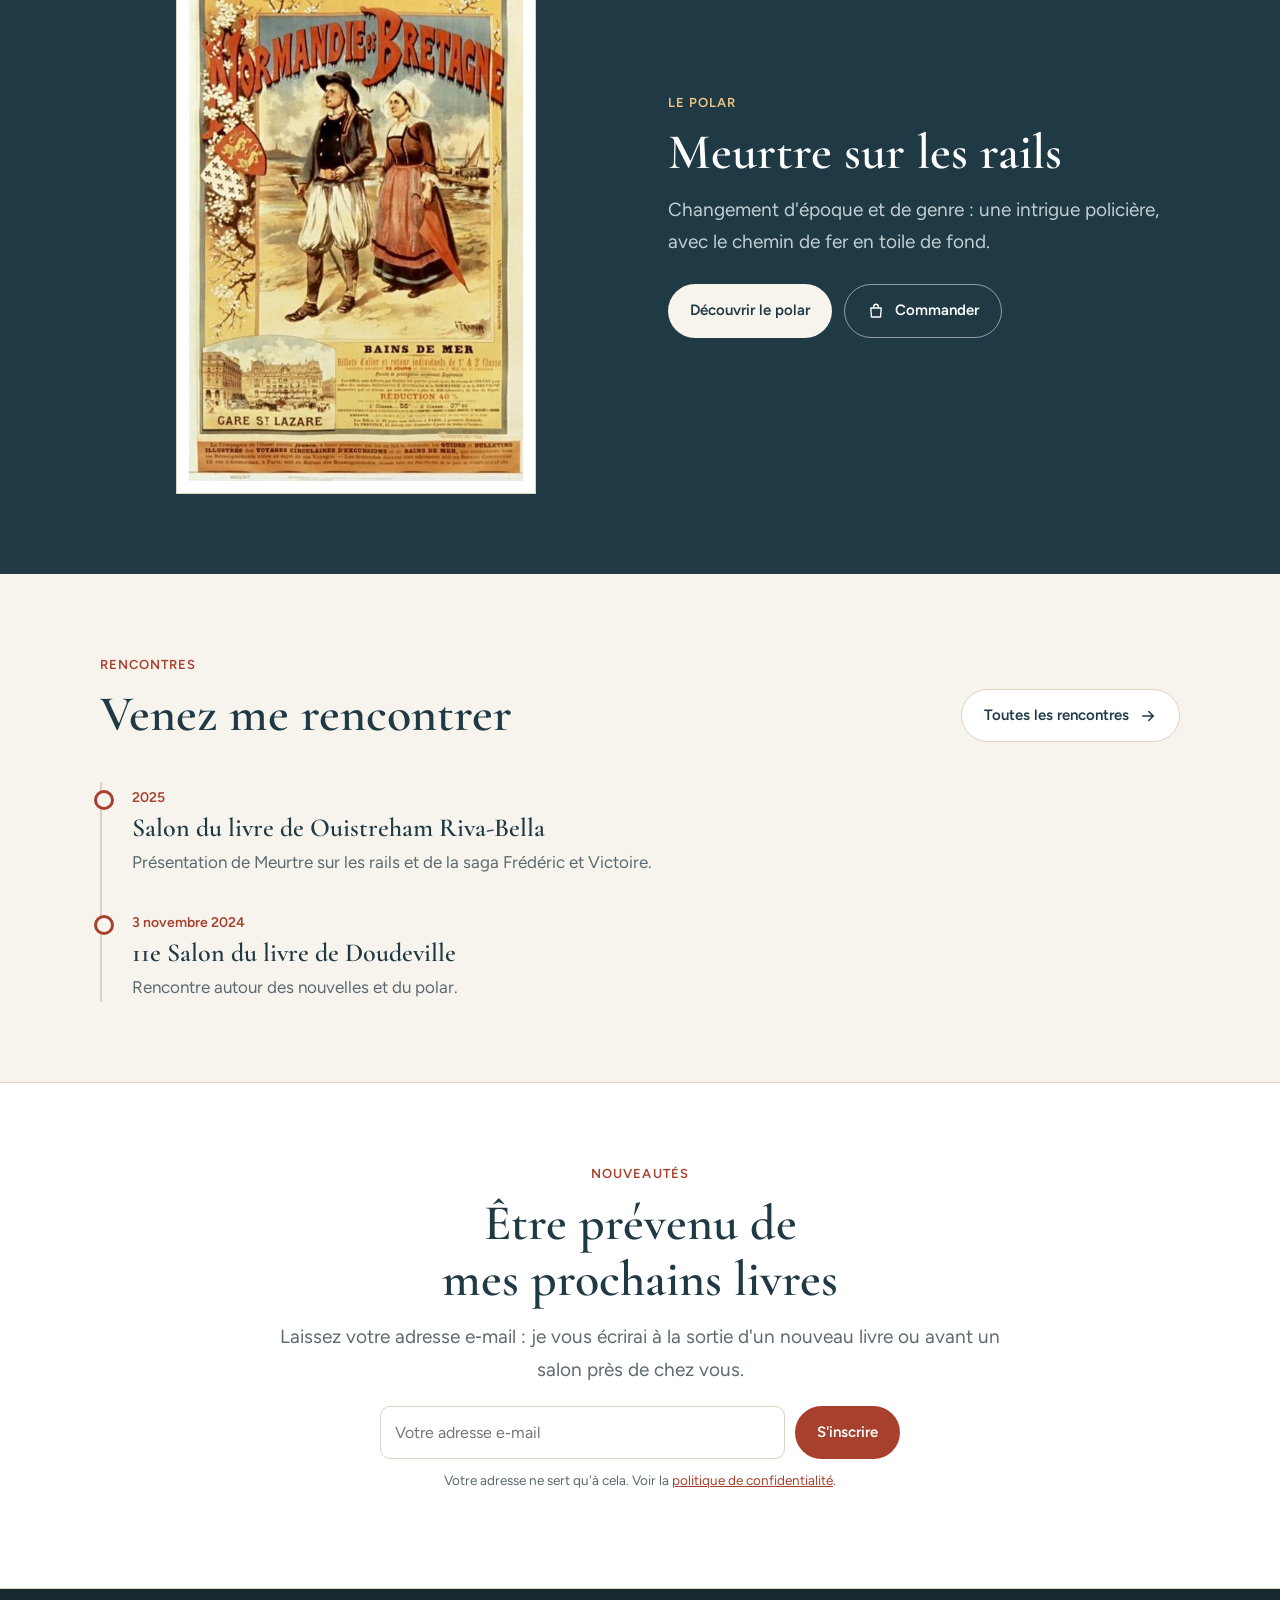
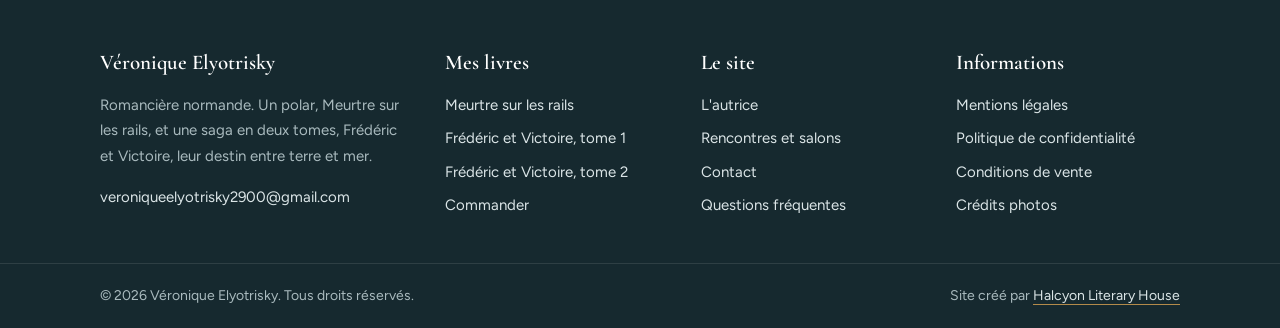
==== commit 626209e1: "Images intégrées au site (Étretat, Corot, affiche Fraipont) Co-Authored-By: Claude Opus 5.5 <noreply" ====
--- a/index.html
+++ b/index.html
@@ -7,7 +7,6 @@
 <meta name="description" content="Site officiel de Véronique Elyotrisky : Meurtre sur les rails, et la saga Frédéric et Victoire, leur destin entre terre et mer, dans la Normandie du XIXe siècle.">
 <meta property="og:title" content="Véronique Elyotrisky · Romancière normande">
 <meta property="og:description" content="Site officiel de Véronique Elyotrisky : Meurtre sur les rails, et la saga Frédéric et Victoire, leur destin entre terre et mer, dans la Normandie du XIXe siècle.">
-<meta property="og:image" content="https://commons.wikimedia.org/wiki/Special:FilePath/L%27Aiguille_et_la_Porte_d%27Aval-Etretat-Normandie.jpg?width=2000">
 <meta name="theme-color" content="#1f3a44"><meta name="robots" content="noindex, nofollow">
 <link rel="icon" href="favicon.svg" type="image/svg+xml">
 <link rel="icon" href="favicon.ico" sizes="48x48">
@@ -45,7 +44,7 @@
 
 <main>
 
-<section class="hero" style="background-image:url('https://commons.wikimedia.org/wiki/Special:FilePath/L%27Aiguille_et_la_Porte_d%27Aval-Etretat-Normandie.jpg?width=2000');padding:0">
+<section class="hero" style="background-image:url('images/etretat.jpg');padding:0">
   <div class="wrap">
     <div class="kicker">Romancière · Normandie</div>
     <h1>Véronique Elyotrisky</h1>
@@ -69,7 +68,7 @@
       <p class="lead">Merci de votre visite. Vous trouverez ici mes trois romans, des informations sur chacun d'eux, les salons où nous pouvons nous rencontrer, et la possibilité de commander vos exemplaires, dédicacés si vous le souhaitez.</p>
       <div class="btns"><a class="btn sea" href="a-propos.html">Qui suis‑je ?</a><a class="btn ghost" href="rencontres.html"><svg><use href="#i-cal"/></svg>Mes rencontres</a></div>
     </div>
-    <figure class="art"><img src="https://commons.wikimedia.org/wiki/Special:FilePath/Honfleur,_le_vieux_port_(Camille_Corot).jpg?width=1200" alt="Camille Corot, Honfleur, le vieux port, vers 1824" loading="lazy" width="1200" height="900"></figure>
+    <figure class="art"><img src="images/corot-honfleur.jpg" alt="Camille Corot, Honfleur, le vieux port, vers 1824" loading="lazy" width="1200" height="900"></figure>
   </div>
 </section>
 
@@ -122,7 +121,7 @@
 
 <section class="dark">
   <div class="wrap split">
-    <figure class="art" style="max-width:360px;justify-self:center"><img src="https://commons.wikimedia.org/wiki/Special:FilePath/Affiche_Ouest_Normandie_%26_Bretagne.jpg" alt="Affiche des Chemins de fer de l'Ouest, Normandie et Bretagne, par Gustave Fraipont" loading="lazy" width="465" height="742"></figure>
+    <figure class="art" style="max-width:360px;justify-self:center"><img src="images/affiche-chemins-de-fer-ouest.jpg" alt="Affiche des Chemins de fer de l'Ouest, Normandie et Bretagne, par Gustave Fraipont" loading="lazy" width="465" height="742"></figure>
     <div>
       <div class="kicker" style="color:#f0c98a">Le polar</div>
       <h2>Meurtre sur les rails</h2>
